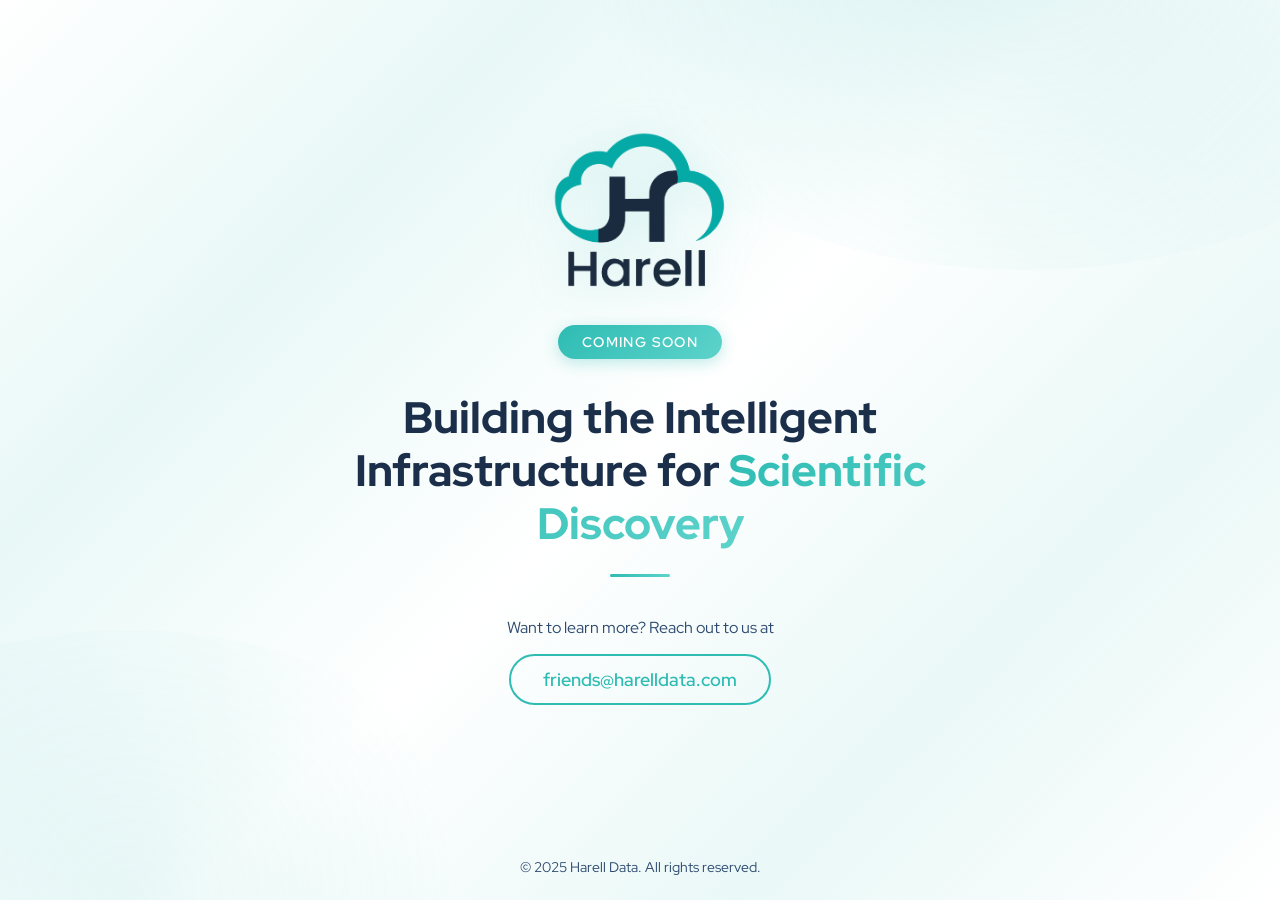
==== index.html @ ac394a5e "Initial landing page for Harell Data - Coming soon page with logo, headline, and contact info - Ligh" ====
<!DOCTYPE html>
<html lang="en">
<head>
    <meta charset="UTF-8">
    <meta name="viewport" content="width=device-width, initial-scale=1.0">
    <meta name="description" content="Harell Data - Building the intelligent infrastructure for the next era of scientific discovery.">
    <title>Harell Data | Coming Soon</title>
    <link rel="stylesheet" href="styles.css">
    <link rel="preconnect" href="https://fonts.googleapis.com">
    <link rel="preconnect" href="https://fonts.gstatic.com" crossorigin>
    <link href="https://fonts.googleapis.com/css2?family=Red+Hat+Display:wght@400;500;600;700;800&display=swap" rel="stylesheet">
    <link rel="icon" type="image/png" href="logo.png">
</head>
<body>
    <div class="background-gradient"></div>

    <main class="container">
        <div class="content">
            <img src="logo.png" alt="Harell Data Logo" class="logo">

            <span class="coming-soon-badge">Coming Soon</span>

            <h1 class="headline">
                Building the Intelligent Infrastructure for
                <span class="highlight">Scientific Discovery</span>
            </h1>

            <div class="divider"></div>

            <div class="contact">
                <p>Want to learn more? Reach out to us at</p>
                <a href="mailto:friends@harelldata.com" class="email">friends@harelldata.com</a>
            </div>
        </div>
    </main>

    <footer>
        <p>&copy; 2025 Harell Data. All rights reserved.</p>
    </footer>
</body>
</html>
---- styles.css ----
* {
    margin: 0;
    padding: 0;
    box-sizing: border-box;
}

:root {
    --teal: #2EBCB3;
    --teal-light: #5DD3CB;
    --teal-lighter: #E8F8F7;
    --navy: #1B2E4A;
    --navy-light: #2D4A6F;
    --white: #FFFFFF;
    --gray-light: #F8FAFB;
}

html, body {
    height: 100%;
}

body {
    font-family: 'Red Hat Display', -apple-system, BlinkMacSystemFont, 'Segoe UI', Roboto, sans-serif;
    color: var(--navy);
    min-height: 100vh;
    display: flex;
    flex-direction: column;
    position: relative;
    overflow-x: hidden;
}

.background-gradient {
    position: fixed;
    top: 0;
    left: 0;
    right: 0;
    bottom: 0;
    background: linear-gradient(135deg,
        var(--white) 0%,
        var(--teal-lighter) 25%,
        var(--white) 50%,
        rgba(46, 188, 179, 0.1) 75%,
        var(--white) 100%
    );
    z-index: -2;
}

.background-gradient::before {
    content: '';
    position: absolute;
    top: -50%;
    right: -20%;
    width: 80%;
    height: 80%;
    background: radial-gradient(circle, rgba(46, 188, 179, 0.15) 0%, transparent 70%);
    border-radius: 50%;
}

.background-gradient::after {
    content: '';
    position: absolute;
    bottom: -30%;
    left: -20%;
    width: 60%;
    height: 60%;
    background: radial-gradient(circle, rgba(46, 188, 179, 0.1) 0%, transparent 70%);
    border-radius: 50%;
}

.container {
    flex: 1;
    display: flex;
    align-items: center;
    justify-content: center;
    padding: 2rem;
}

.content {
    text-align: center;
    max-width: 700px;
    animation: fadeInUp 0.8s ease-out;
}

@keyframes fadeInUp {
    from {
        opacity: 0;
        transform: translateY(30px);
    }
    to {
        opacity: 1;
        transform: translateY(0);
    }
}

.logo {
    display: block;
    width: 180px;
    height: auto;
    margin: 0 auto 2rem auto;
    filter: drop-shadow(0 4px 20px rgba(46, 188, 179, 0.2));
}

.coming-soon-badge {
    display: inline-block;
    background: linear-gradient(135deg, var(--teal) 0%, var(--teal-light) 100%);
    color: var(--white);
    padding: 0.5rem 1.5rem;
    border-radius: 50px;
    font-size: 0.875rem;
    font-weight: 600;
    letter-spacing: 0.1em;
    text-transform: uppercase;
    margin-bottom: 2rem;
    box-shadow: 0 4px 15px rgba(46, 188, 179, 0.3);
}

.headline {
    font-size: clamp(1.75rem, 5vw, 2.75rem);
    font-weight: 800;
    line-height: 1.2;
    margin-bottom: 1.5rem;
    color: var(--navy);
}

.highlight {
    background: linear-gradient(135deg, var(--teal) 0%, var(--teal-light) 100%);
    -webkit-background-clip: text;
    -webkit-text-fill-color: transparent;
    background-clip: text;
}

.tagline {
    font-size: clamp(1rem, 2.5vw, 1.25rem);
    color: var(--navy-light);
    line-height: 1.6;
    margin-bottom: 2.5rem;
    font-weight: 400;
}

.divider {
    width: 60px;
    height: 3px;
    background: linear-gradient(90deg, var(--teal), var(--teal-light));
    margin: 0 auto 2.5rem;
    border-radius: 2px;
}

.contact p {
    font-size: 1rem;
    color: var(--navy-light);
    margin-bottom: 0.5rem;
}

.email {
    display: inline-block;
    font-size: 1.125rem;
    font-weight: 600;
    color: var(--teal);
    text-decoration: none;
    padding: 0.75rem 2rem;
    border: 2px solid var(--teal);
    border-radius: 50px;
    transition: all 0.3s ease;
    margin-top: 0.5rem;
}

.email:hover {
    background: var(--teal);
    color: var(--white);
    transform: translateY(-2px);
    box-shadow: 0 4px 15px rgba(46, 188, 179, 0.4);
}

footer {
    text-align: center;
    padding: 1.5rem;
    color: var(--navy-light);
    font-size: 0.875rem;
}

@media (max-width: 600px) {
    .container {
        padding: 1.5rem;
    }

    .logo {
        width: 140px;
        margin: 0 auto 1.5rem auto;
    }

    .coming-soon-badge {
        padding: 0.4rem 1.2rem;
        font-size: 0.75rem;
        margin-bottom: 1.5rem;
    }

    .headline {
        margin-bottom: 1rem;
    }

    .tagline {
        margin-bottom: 2rem;
    }

    .divider {
        margin-bottom: 2rem;
    }

    .email {
        font-size: 1rem;
        padding: 0.6rem 1.5rem;
    }
}
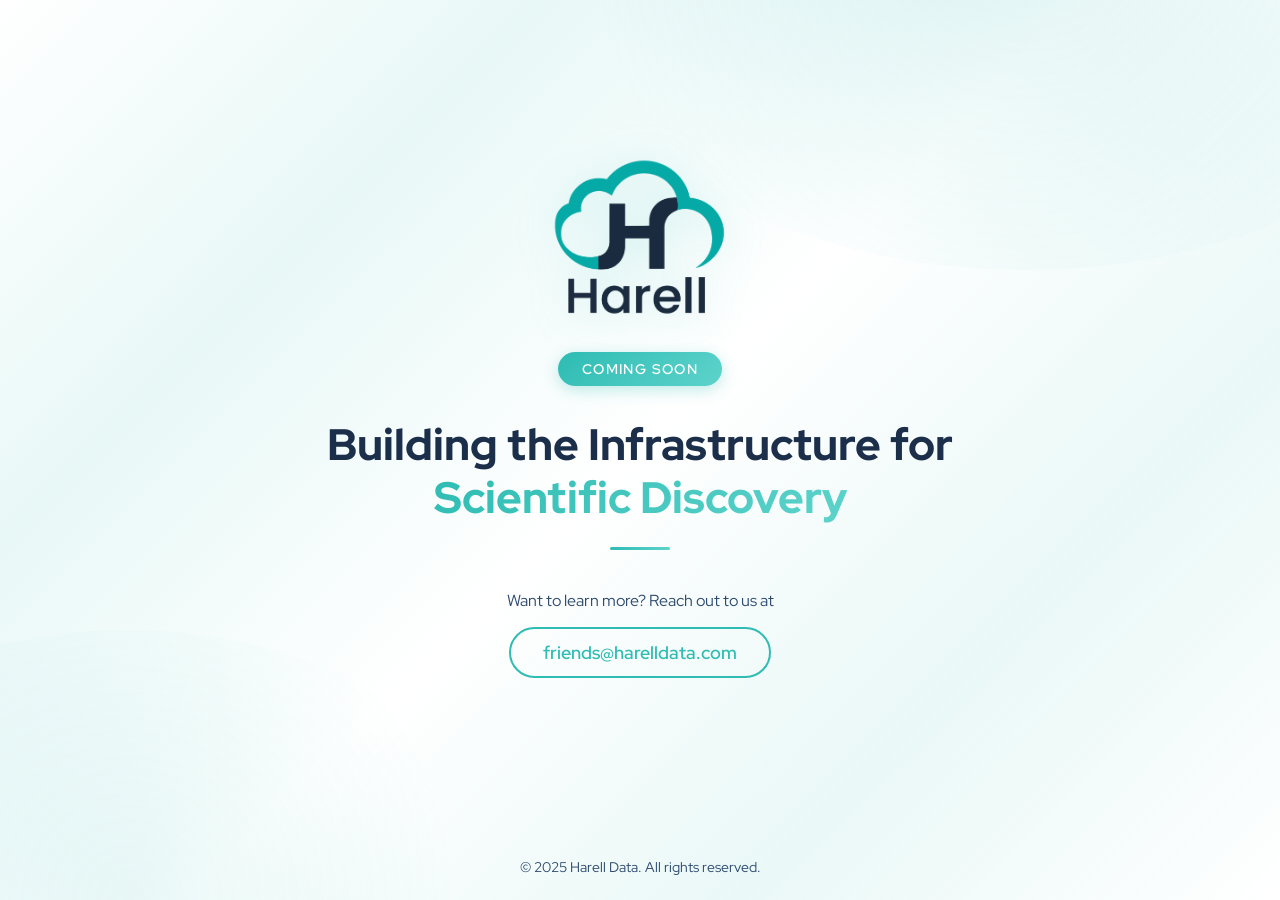
==== commit dfb67350: "update the headline" ====
--- a/index.html
+++ b/index.html
@@ -21,7 +21,7 @@
             <span class="coming-soon-badge">Coming Soon</span>
 
             <h1 class="headline">
-                Building the Intelligent Infrastructure for
+                Building the Infrastructure for
                 <span class="highlight">Scientific Discovery</span>
             </h1>
 
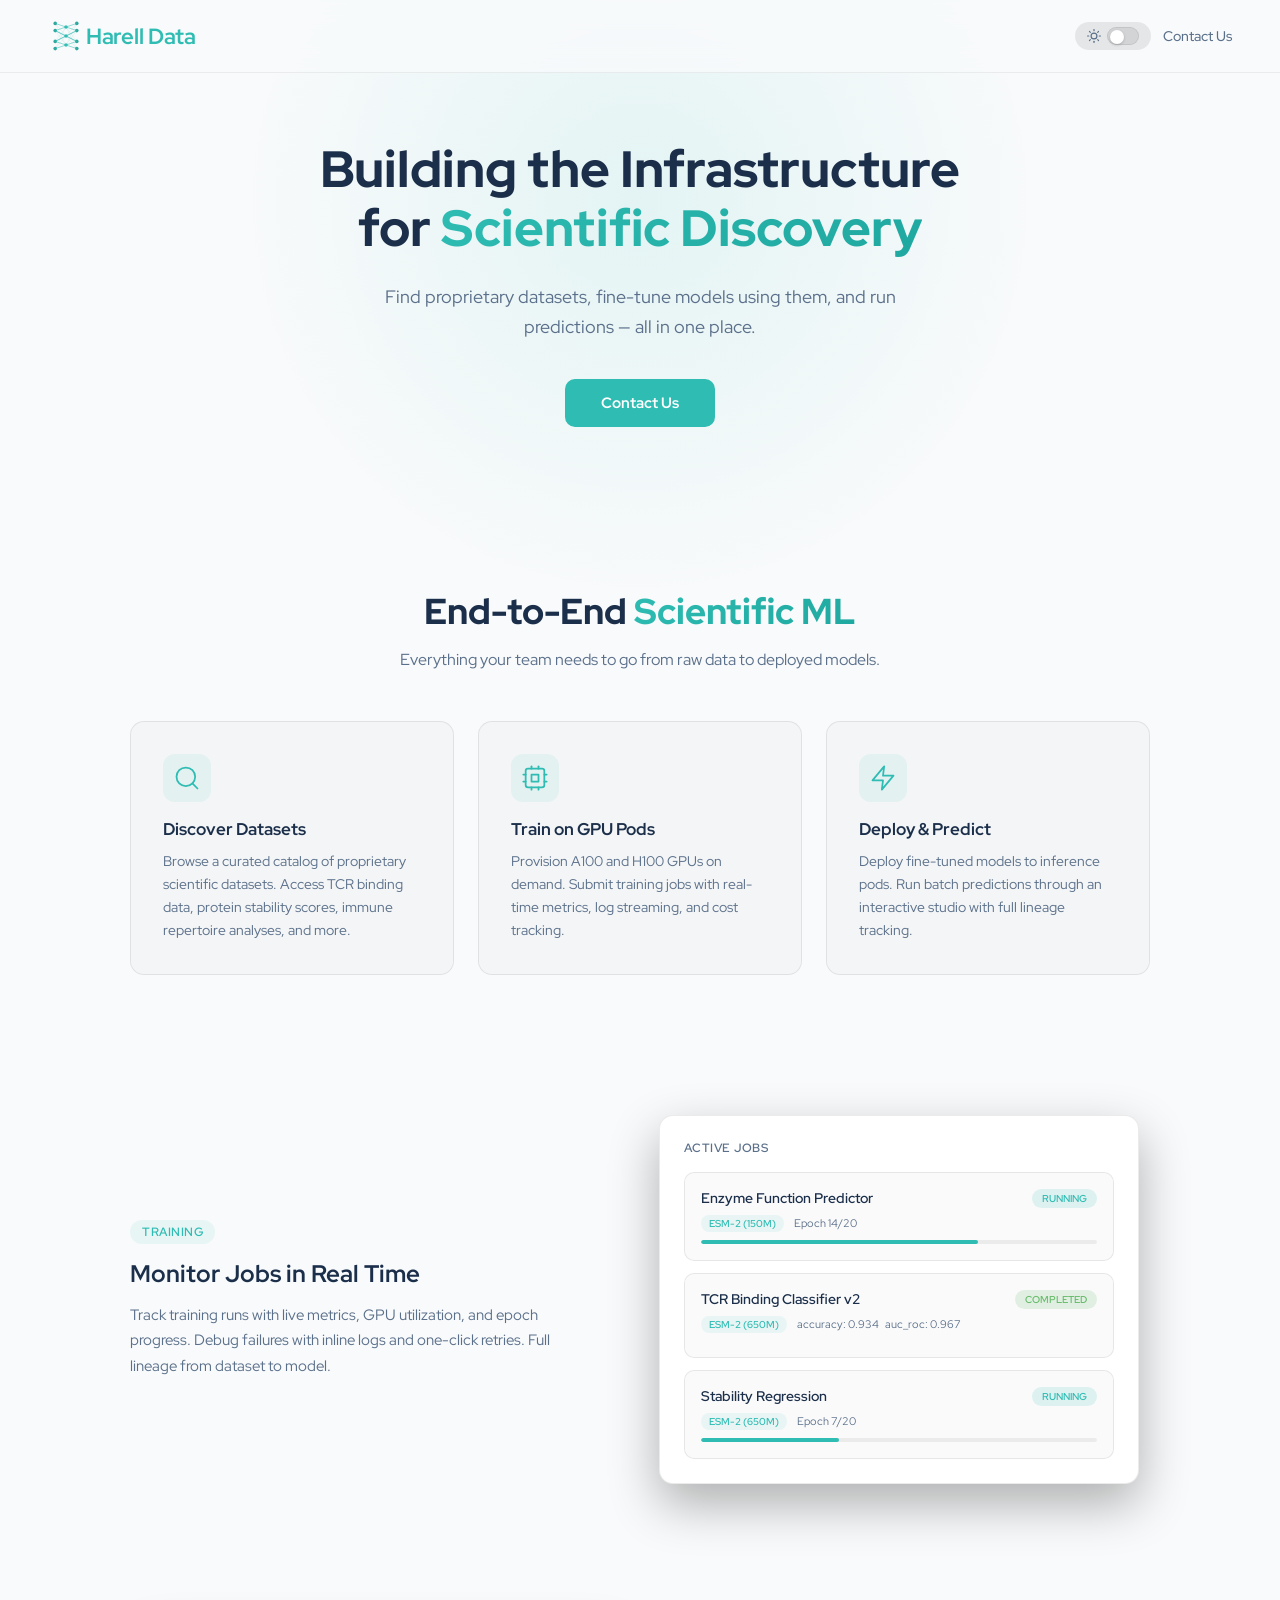
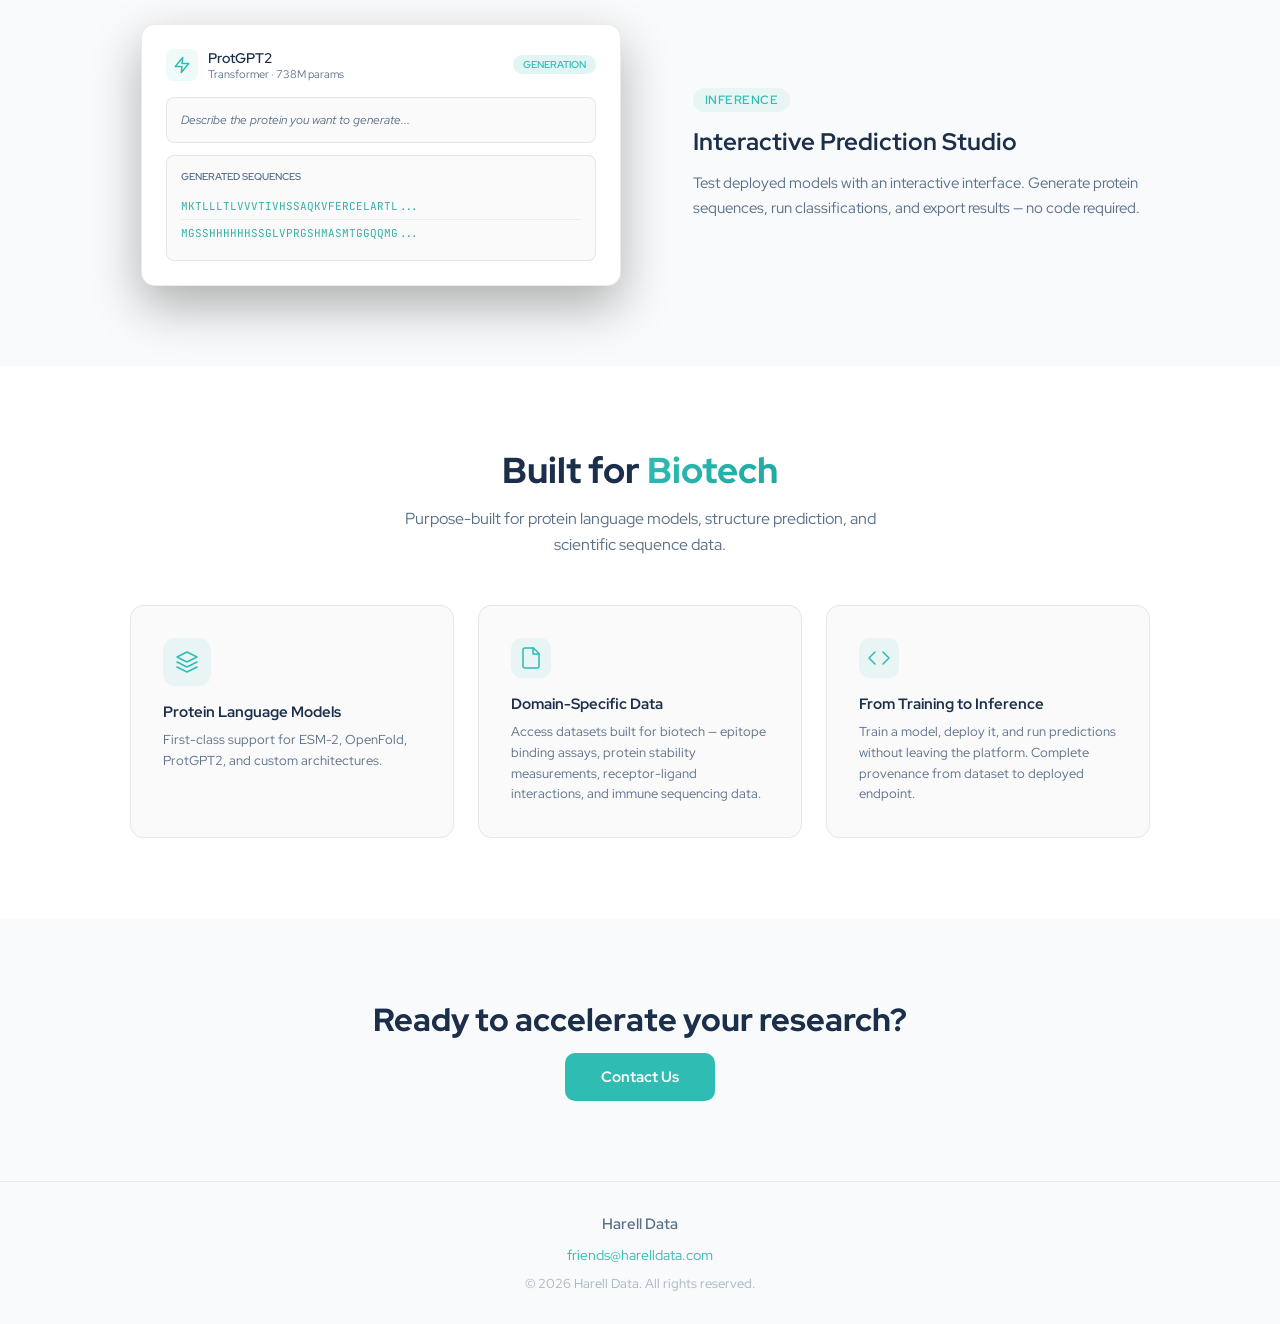
==== commit 1744be75: "Replace Coming Soon page with full landing page from mockups Converts the React LandingPage mockup t" ====
--- a/index.html
+++ b/index.html
@@ -1,41 +1,244 @@
 <!DOCTYPE html>
-<html lang="en">
+<html lang="en" data-theme="light">
 <head>
     <meta charset="UTF-8">
     <meta name="viewport" content="width=device-width, initial-scale=1.0">
-    <meta name="description" content="Harell Data - Building the intelligent infrastructure for the next era of scientific discovery.">
-    <title>Harell Data | Coming Soon</title>
+    <meta name="description" content="Harell Data - Find proprietary datasets, fine-tune models, and run predictions — all in one place.">
+    <title>Harell Data | Scientific ML Infrastructure</title>
     <link rel="stylesheet" href="styles.css">
     <link rel="preconnect" href="https://fonts.googleapis.com">
     <link rel="preconnect" href="https://fonts.gstatic.com" crossorigin>
-    <link href="https://fonts.googleapis.com/css2?family=Red+Hat+Display:wght@400;500;600;700;800&display=swap" rel="stylesheet">
-    <link rel="icon" type="image/png" href="logo.png">
+    <link href="https://fonts.googleapis.com/css2?family=Red+Hat+Display:wght@400;500;600;700;800&family=JetBrains+Mono:wght@400;500&display=swap" rel="stylesheet">
+    <link rel="icon" type="image/svg+xml" href="logo.svg">
 </head>
 <body>
-    <div class="background-gradient"></div>
-
-    <main class="container">
-        <div class="content">
-            <img src="logo.png" alt="Harell Data Logo" class="logo">
-
-            <span class="coming-soon-badge">Coming Soon</span>
-
-            <h1 class="headline">
-                Building the Infrastructure for
-                <span class="highlight">Scientific Discovery</span>
-            </h1>
-
-            <div class="divider"></div>
-
-            <div class="contact">
-                <p>Want to learn more? Reach out to us at</p>
-                <a href="mailto:friends@harelldata.com" class="email">friends@harelldata.com</a>
-            </div>
-        </div>
-    </main>
-
-    <footer>
-        <p>&copy; 2025 Harell Data. All rights reserved.</p>
+    <!-- Nav -->
+    <nav class="nav">
+        <a href="/" class="brand">
+            <img src="logo.svg" alt="Harell Data" class="brand-icon">
+            <span class="brand-name">Harell Data</span>
+        </a>
+        <div class="nav-actions">
+            <button class="theme-toggle" id="themeToggle" aria-label="Toggle theme">
+                <svg class="icon-moon" width="14" height="14" viewBox="0 0 24 24" fill="none" stroke="currentColor" stroke-width="2" stroke-linecap="round" stroke-linejoin="round"><path d="M21 12.79A9 9 0 1 1 11.21 3 7 7 0 0 0 21 12.79z"/></svg>
+                <svg class="icon-sun" width="14" height="14" viewBox="0 0 24 24" fill="none" stroke="currentColor" stroke-width="2" stroke-linecap="round" stroke-linejoin="round"><circle cx="12" cy="12" r="5"/><line x1="12" y1="1" x2="12" y2="3"/><line x1="12" y1="21" x2="12" y2="23"/><line x1="4.22" y1="4.22" x2="5.64" y2="5.64"/><line x1="18.36" y1="18.36" x2="19.78" y2="19.78"/><line x1="1" y1="12" x2="3" y2="12"/><line x1="21" y1="12" x2="23" y2="12"/><line x1="4.22" y1="19.78" x2="5.64" y2="18.36"/><line x1="18.36" y1="5.64" x2="19.78" y2="4.22"/></svg>
+                <div class="toggle-track">
+                    <div class="toggle-thumb"></div>
+                </div>
+            </button>
+            <a href="mailto:friends@harelldata.com" class="nav-link">Contact Us</a>
+        </div>
+    </nav>
+
+    <!-- Hero -->
+    <section class="hero">
+        <div class="hero-glow"></div>
+        <div class="hero-inner">
+            <div class="sf">
+                <h1 class="hero-title">
+                    Building the Infrastructure for
+                    <span class="gradient-text">Scientific Discovery</span>
+                </h1>
+                <p class="hero-subtitle">
+                    Find proprietary datasets, fine-tune models using them, and run predictions — all in one place.
+                </p>
+                <div class="hero-actions">
+                    <a href="mailto:friends@harelldata.com" class="btn-primary btn-lg">Contact Us</a>
+                </div>
+            </div>
+        </div>
+    </section>
+
+    <!-- Features -->
+    <section class="section">
+        <div class="container">
+            <div class="sf section-header">
+                <h2 class="section-title">End-to-End <span class="gradient-text">Scientific ML</span></h2>
+                <p class="section-subtitle">Everything your team needs to go from raw data to deployed models.</p>
+            </div>
+            <div class="features-grid">
+                <div class="sf card" style="--delay: 0s">
+                    <div class="card-icon">
+                        <svg width="28" height="28" viewBox="0 0 24 24" fill="none" stroke="currentColor" stroke-width="1.5" stroke-linecap="round" stroke-linejoin="round"><circle cx="11" cy="11" r="8"/><line x1="21" y1="21" x2="16.65" y2="16.65"/></svg>
+                    </div>
+                    <h3 class="card-title">Discover Datasets</h3>
+                    <p class="card-desc">Browse a curated catalog of proprietary scientific datasets. Access TCR binding data, protein stability scores, immune repertoire analyses, and more.</p>
+                </div>
+                <div class="sf card" style="--delay: 0.1s">
+                    <div class="card-icon">
+                        <svg width="28" height="28" viewBox="0 0 24 24" fill="none" stroke="currentColor" stroke-width="1.5" stroke-linecap="round" stroke-linejoin="round"><rect x="4" y="4" width="16" height="16" rx="2"/><rect x="9" y="9" width="6" height="6"/><path d="M15 2v2"/><path d="M15 20v2"/><path d="M2 15h2"/><path d="M2 9h2"/><path d="M20 15h2"/><path d="M20 9h2"/><path d="M9 2v2"/><path d="M9 20v2"/></svg>
+                    </div>
+                    <h3 class="card-title">Train on GPU Pods</h3>
+                    <p class="card-desc">Provision A100 and H100 GPUs on demand. Submit training jobs with real-time metrics, log streaming, and cost tracking.</p>
+                </div>
+                <div class="sf card" style="--delay: 0.2s">
+                    <div class="card-icon">
+                        <svg width="28" height="28" viewBox="0 0 24 24" fill="none" stroke="currentColor" stroke-width="1.5" stroke-linecap="round" stroke-linejoin="round"><polygon points="13 2 3 14 12 14 11 22 21 10 12 10 13 2"/></svg>
+                    </div>
+                    <h3 class="card-title">Deploy &amp; Predict</h3>
+                    <p class="card-desc">Deploy fine-tuned models to inference pods. Run batch predictions through an interactive studio with full lineage tracking.</p>
+                </div>
+            </div>
+        </div>
+    </section>
+
+    <!-- Training Section -->
+    <section class="section">
+        <div class="container">
+            <div class="sf two-col">
+                <div class="col-text">
+                    <span class="pill">Training</span>
+                    <h3 class="col-title">Monitor Jobs in Real Time</h3>
+                    <p class="col-desc">Track training runs with live metrics, GPU utilization, and epoch progress. Debug failures with inline logs and one-click retries. Full lineage from dataset to model.</p>
+                </div>
+                <div class="col-visual">
+                    <div class="visual-card">
+                        <div class="visual-label">Active Jobs</div>
+                        <div class="job-card" style="animation-delay: 0.2s">
+                            <div class="job-header">
+                                <span class="job-name">Enzyme Function Predictor</span>
+                                <span class="status-badge status-running">RUNNING</span>
+                            </div>
+                            <div class="job-meta">
+                                <span class="model-tag">ESM-2 (150M)</span>
+                                Epoch 14/20
+                            </div>
+                            <div class="progress-bar"><div class="progress-fill" style="width: 70%"></div></div>
+                        </div>
+                        <div class="job-card" style="animation-delay: 0.4s">
+                            <div class="job-header">
+                                <span class="job-name">TCR Binding Classifier v2</span>
+                                <span class="status-badge status-completed">COMPLETED</span>
+                            </div>
+                            <div class="job-meta">
+                                <span class="model-tag">ESM-2 (650M)</span>
+                                accuracy: 0.934 &nbsp; auc_roc: 0.967
+                            </div>
+                        </div>
+                        <div class="job-card" style="animation-delay: 0.6s">
+                            <div class="job-header">
+                                <span class="job-name">Stability Regression</span>
+                                <span class="status-badge status-running">RUNNING</span>
+                            </div>
+                            <div class="job-meta">
+                                <span class="model-tag">ESM-2 (650M)</span>
+                                Epoch 7/20
+                            </div>
+                            <div class="progress-bar"><div class="progress-fill" style="width: 35%"></div></div>
+                        </div>
+                    </div>
+                </div>
+            </div>
+        </div>
+    </section>
+
+    <!-- Inference Section -->
+    <section class="section">
+        <div class="container">
+            <div class="sf two-col two-col-reverse">
+                <div class="col-visual">
+                    <div class="visual-card">
+                        <div class="inference-header">
+                            <div class="inference-icon">
+                                <svg width="18" height="18" viewBox="0 0 24 24" fill="none" stroke="currentColor" stroke-width="2" stroke-linecap="round" stroke-linejoin="round"><polygon points="13 2 3 14 12 14 11 22 21 10 12 10 13 2"/></svg>
+                            </div>
+                            <div>
+                                <div class="inference-model">ProtGPT2</div>
+                                <div class="inference-meta">Transformer &middot; 738M params</div>
+                            </div>
+                            <span class="status-badge status-running" style="margin-left: auto">GENERATION</span>
+                        </div>
+                        <div class="inference-input">Describe the protein you want to generate...</div>
+                        <div class="inference-output">
+                            <div class="inference-output-label">Generated Sequences</div>
+                            <div class="sequence-line sequence-border">MKTLLLTLVVVTIVHSSAQKVFERCELARTL...</div>
+                            <div class="sequence-line">MGSSHHHHHHSSGLVPRGSHMASMTGGQQMG...</div>
+                        </div>
+                    </div>
+                </div>
+                <div class="col-text">
+                    <span class="pill">Inference</span>
+                    <h3 class="col-title">Interactive Prediction Studio</h3>
+                    <p class="col-desc">Test deployed models with an interactive interface. Generate protein sequences, run classifications, and export results — no code required.</p>
+                </div>
+            </div>
+        </div>
+    </section>
+
+    <!-- Built for Biotech -->
+    <section class="section section-alt">
+        <div class="container">
+            <div class="sf section-header">
+                <h2 class="section-title">Built for <span class="gradient-text">Biotech</span></h2>
+                <p class="section-subtitle">Purpose-built for protein language models, structure prediction, and scientific sequence data.</p>
+            </div>
+            <div class="sf features-grid">
+                <div class="card">
+                    <div class="card-icon">
+                        <svg width="24" height="24" viewBox="0 0 24 24" fill="none" stroke="currentColor" stroke-width="1.5" stroke-linecap="round" stroke-linejoin="round"><path d="M12 2L2 7l10 5 10-5-10-5z"/><path d="M2 17l10 5 10-5"/><path d="M2 12l10 5 10-5"/></svg>
+                    </div>
+                    <h3 class="card-title-sm">Protein Language Models</h3>
+                    <p class="card-desc-sm">First-class support for ESM-2, OpenFold, ProtGPT2, and custom architectures.</p>
+                </div>
+                <div class="card">
+                    <div class="card-icon card-icon-sm">
+                        <svg width="24" height="24" viewBox="0 0 24 24" fill="none" stroke="currentColor" stroke-width="1.5" stroke-linecap="round" stroke-linejoin="round"><path d="M14.5 2H6a2 2 0 0 0-2 2v16a2 2 0 0 0 2 2h12a2 2 0 0 0 2-2V7.5L14.5 2z"/><polyline points="14 2 14 8 20 8"/></svg>
+                    </div>
+                    <h3 class="card-title-sm">Domain-Specific Data</h3>
+                    <p class="card-desc-sm">Access datasets built for biotech — epitope binding assays, protein stability measurements, receptor-ligand interactions, and immune sequencing data.</p>
+                </div>
+                <div class="card">
+                    <div class="card-icon card-icon-sm">
+                        <svg width="24" height="24" viewBox="0 0 24 24" fill="none" stroke="currentColor" stroke-width="1.5" stroke-linecap="round" stroke-linejoin="round"><polyline points="16 18 22 12 16 6"/><polyline points="8 6 2 12 8 18"/></svg>
+                    </div>
+                    <h3 class="card-title-sm">From Training to Inference</h3>
+                    <p class="card-desc-sm">Train a model, deploy it, and run predictions without leaving the platform. Complete provenance from dataset to deployed endpoint.</p>
+                </div>
+            </div>
+        </div>
+    </section>
+
+    <!-- CTA -->
+    <section class="section cta-section">
+        <div class="container">
+            <div class="sf cta-inner">
+                <h2 class="cta-title">Ready to accelerate your research?</h2>
+                <a href="mailto:friends@harelldata.com" class="btn-primary btn-lg">Contact Us</a>
+            </div>
+        </div>
+    </section>
+
+    <!-- Footer -->
+    <footer class="footer">
+        <span class="footer-brand">Harell Data</span>
+        <a href="mailto:friends@harelldata.com" class="footer-email">friends@harelldata.com</a>
+        <p class="footer-copy">&copy; 2026 Harell Data. All rights reserved.</p>
     </footer>
+
+    <script>
+        // Theme toggle
+        const toggle = document.getElementById('themeToggle');
+        const html = document.documentElement;
+        const stored = localStorage.getItem('theme');
+        if (stored) html.setAttribute('data-theme', stored);
+
+        toggle.addEventListener('click', () => {
+            const next = html.getAttribute('data-theme') === 'dark' ? 'light' : 'dark';
+            html.setAttribute('data-theme', next);
+            localStorage.setItem('theme', next);
+        });
+
+        // Scroll-fade observer
+        const observer = new IntersectionObserver((entries) => {
+            entries.forEach(entry => {
+                if (entry.isIntersecting) {
+                    entry.target.classList.add('sf-visible');
+                    observer.unobserve(entry.target);
+                }
+            });
+        }, { threshold: 0.1, rootMargin: '0px 0px -40px 0px' });
+
+        document.querySelectorAll('.sf').forEach(el => observer.observe(el));
+    </script>
 </body>
 </html>
--- a/styles.css
+++ b/styles.css
@@ -4,15 +4,56 @@
     box-sizing: border-box;
 }
 
-:root {
+/* ── Theme tokens ── */
+
+:root,
+[data-theme="light"] {
+    --bg: #F8FAFB;
+    --bg-light: #FFFFFF;
+    --teal: #2EBCB3;
+    --teal-light: #1FA89F;
+    --teal-bg: rgba(46, 188, 179, 0.08);
+    --teal-glow: rgba(46, 188, 179, 0.1);
+    --text: #1B2E4A;
+    --muted: #5A6F8A;
+    --card-bg: rgba(0, 0, 0, 0.02);
+    --card-border: 1px solid rgba(0, 0, 0, 0.08);
+    --nav-bg: rgba(248, 250, 251, 0.9);
+    --nav-border: 1px solid rgba(0, 0, 0, 0.06);
+    --toggle-bg: rgba(0, 0, 0, 0.08);
+    --btn-text: #FFFFFF;
+    --footer-muted: rgba(90, 111, 138, 0.5);
+    --section-border: 1px solid rgba(0, 0, 0, 0.06);
+    --progress-bg: rgba(0, 0, 0, 0.06);
+    --section-alt-bg: #FFFFFF;
+    --toggle-track-bg: var(--toggle-bg);
+    --toggle-thumb-left: 2px;
+}
+
+[data-theme="dark"] {
+    --bg: #0B1929;
+    --bg-light: #122035;
     --teal: #2EBCB3;
     --teal-light: #5DD3CB;
-    --teal-lighter: #E8F8F7;
-    --navy: #1B2E4A;
-    --navy-light: #2D4A6F;
-    --white: #FFFFFF;
-    --gray-light: #F8FAFB;
-}
+    --teal-bg: rgba(46, 188, 179, 0.08);
+    --teal-glow: rgba(46, 188, 179, 0.15);
+    --text: #FFFFFF;
+    --muted: #8A9BB5;
+    --card-bg: rgba(255, 255, 255, 0.04);
+    --card-border: 1px solid rgba(255, 255, 255, 0.08);
+    --nav-bg: rgba(11, 25, 41, 0.85);
+    --nav-border: 1px solid rgba(255, 255, 255, 0.06);
+    --toggle-bg: rgba(255, 255, 255, 0.06);
+    --btn-text: #0B1929;
+    --footer-muted: rgba(138, 155, 181, 0.5);
+    --section-border: 1px solid rgba(255, 255, 255, 0.06);
+    --progress-bg: rgba(255, 255, 255, 0.06);
+    --section-alt-bg: #122035;
+    --toggle-track-bg: var(--teal);
+    --toggle-thumb-left: 16px;
+}
+
+/* ── Base ── */
 
 html, body {
     height: 100%;
@@ -20,193 +61,674 @@
 
 body {
     font-family: 'Red Hat Display', -apple-system, BlinkMacSystemFont, 'Segoe UI', Roboto, sans-serif;
-    color: var(--navy);
+    color: var(--text);
+    background-color: var(--bg);
     min-height: 100vh;
-    display: flex;
-    flex-direction: column;
-    position: relative;
     overflow-x: hidden;
-}
-
-.background-gradient {
+    -webkit-font-smoothing: antialiased;
+}
+
+a {
+    text-decoration: none;
+    color: inherit;
+}
+
+/* ── Scroll-fade animation ── */
+
+.sf {
+    opacity: 0;
+    transform: translateY(30px);
+    transition: opacity 0.6s ease var(--delay, 0s), transform 0.6s ease var(--delay, 0s);
+}
+
+.sf-visible {
+    opacity: 1;
+    transform: translateY(0);
+}
+
+/* ── Gradient text ── */
+
+.gradient-text {
+    background-image: linear-gradient(135deg, var(--teal) 0%, var(--teal-light) 100%);
+    -webkit-background-clip: text;
+    -webkit-text-fill-color: transparent;
+    background-clip: text;
+    color: transparent;
+}
+
+/* ── Nav ── */
+
+.nav {
     position: fixed;
     top: 0;
     left: 0;
     right: 0;
-    bottom: 0;
-    background: linear-gradient(135deg,
-        var(--white) 0%,
-        var(--teal-lighter) 25%,
-        var(--white) 50%,
-        rgba(46, 188, 179, 0.1) 75%,
-        var(--white) 100%
-    );
-    z-index: -2;
-}
-
-.background-gradient::before {
-    content: '';
+    z-index: 100;
+    padding: 18px 48px;
+    display: flex;
+    align-items: center;
+    justify-content: space-between;
+    background-color: var(--nav-bg);
+    backdrop-filter: blur(12px);
+    -webkit-backdrop-filter: blur(12px);
+    border-bottom: var(--nav-border);
+}
+
+.brand {
+    display: flex;
+    align-items: center;
+    gap: 2px;
+}
+
+.brand-icon {
+    width: 36px;
+    height: 36px;
+}
+
+.brand-name {
+    font-size: 22px;
+    font-weight: 700;
+    color: var(--teal);
+    letter-spacing: -0.3px;
+}
+
+.nav-actions {
+    display: flex;
+    align-items: center;
+    gap: 12px;
+}
+
+.nav-link {
+    color: var(--muted);
+    cursor: pointer;
+    font-size: 14px;
+    font-weight: 500;
+    transition: color 0.2s ease;
+}
+
+.nav-link:hover {
+    color: var(--teal);
+}
+
+/* ── Theme toggle ── */
+
+.theme-toggle {
+    display: inline-flex;
+    align-items: center;
+    gap: 6px;
+    cursor: pointer;
+    padding: 5px 12px;
+    border-radius: 20px;
+    background-color: var(--toggle-bg);
+    border: none;
+    color: var(--muted);
+    user-select: none;
+    font-size: 13px;
+}
+
+.theme-toggle .icon-sun,
+.theme-toggle .icon-moon {
+    display: none;
+}
+
+[data-theme="dark"] .theme-toggle .icon-moon { display: block; }
+[data-theme="dark"] .theme-toggle .icon-sun { display: none; }
+[data-theme="light"] .theme-toggle .icon-moon { display: none; }
+[data-theme="light"] .theme-toggle .icon-sun { display: block; }
+
+.toggle-track {
+    width: 32px;
+    height: 18px;
+    border-radius: 9px;
+    background-color: var(--toggle-track-bg);
+    position: relative;
+    transition: background-color 0.2s ease;
+    border: var(--card-border);
+}
+
+.toggle-thumb {
+    width: 14px;
+    height: 14px;
+    border-radius: 50%;
+    background-color: #FFFFFF;
     position: absolute;
-    top: -50%;
-    right: -20%;
-    width: 80%;
-    height: 80%;
-    background: radial-gradient(circle, rgba(46, 188, 179, 0.15) 0%, transparent 70%);
+    top: 2px;
+    left: var(--toggle-thumb-left);
+    transition: left 0.2s ease;
+    box-shadow: 0 1px 3px rgba(0, 0, 0, 0.2);
+}
+
+/* ── Buttons ── */
+
+.btn-primary {
+    display: inline-block;
+    background-color: var(--teal);
+    color: var(--btn-text);
+    cursor: pointer;
+    border-radius: 8px;
+    font-weight: 600;
+    transition: opacity 0.2s ease, transform 0.2s ease;
+}
+
+.btn-primary:hover {
+    opacity: 0.9;
+    transform: translateY(-1px);
+}
+
+.btn-sm {
+    padding: 8px 20px;
+    font-size: 14px;
+}
+
+.btn-lg {
+    padding: 14px 36px;
+    border-radius: 10px;
+    font-size: 15px;
+    font-weight: 700;
+}
+
+.btn-outline {
+    display: inline-block;
+    background-color: transparent;
+    color: var(--teal);
+    cursor: pointer;
+    padding: 14px 36px;
+    border-radius: 10px;
+    font-size: 15px;
+    font-weight: 600;
+    border: 1.5px solid var(--teal);
+    transition: background-color 0.2s ease, transform 0.2s ease;
+}
+
+.btn-outline:hover {
+    background-color: var(--teal-bg);
+    transform: translateY(-1px);
+}
+
+/* ── Hero ── */
+
+.hero {
+    position: relative;
+    padding-top: 140px;
+    padding-bottom: 100px;
+    text-align: center;
+}
+
+.hero-glow {
+    position: absolute;
+    top: -200px;
+    left: 50%;
+    transform: translateX(-50%);
+    width: 800px;
+    height: 800px;
+    background: radial-gradient(circle, var(--teal-glow) 0%, transparent 70%);
     border-radius: 50%;
-}
-
-.background-gradient::after {
-    content: '';
-    position: absolute;
-    bottom: -30%;
-    left: -20%;
-    width: 60%;
-    height: 60%;
-    background: radial-gradient(circle, rgba(46, 188, 179, 0.1) 0%, transparent 70%);
-    border-radius: 50%;
+    pointer-events: none;
+}
+
+.hero-inner {
+    max-width: 760px;
+    margin: 0 auto;
+    padding: 0 40px;
+    position: relative;
+}
+
+.hero-title {
+    font-size: clamp(2.2rem, 5vw, 3.2rem);
+    font-weight: 800;
+    line-height: 1.15;
+    margin-bottom: 24px;
+}
+
+.hero-subtitle {
+    font-size: 18px;
+    line-height: 1.7;
+    color: var(--muted);
+    margin-bottom: 36px;
+    max-width: 580px;
+    margin-left: auto;
+    margin-right: auto;
+}
+
+.hero-actions {
+    display: flex;
+    gap: 12px;
+    justify-content: center;
+    flex-wrap: wrap;
+}
+
+/* ── Sections ── */
+
+.section {
+    padding: 60px 0 80px;
+}
+
+.section-alt {
+    background-color: var(--section-alt-bg);
+    padding: 80px 0;
 }
 
 .container {
-    flex: 1;
+    max-width: 1100px;
+    margin: 0 auto;
+    padding: 0 40px;
+}
+
+.section-header {
+    text-align: center;
+    margin-bottom: 48px;
+}
+
+.section-title {
+    font-size: clamp(1.5rem, 3vw, 2.25rem);
+    font-weight: 800;
+    margin-bottom: 12px;
+}
+
+.section-subtitle {
+    font-size: 16px;
+    color: var(--muted);
+    max-width: 520px;
+    margin: 0 auto;
+    line-height: 1.6;
+}
+
+/* ── Feature cards ── */
+
+.features-grid {
+    display: grid;
+    grid-template-columns: repeat(3, 1fr);
+    gap: 24px;
+}
+
+.card {
+    background-color: var(--card-bg);
+    border: var(--card-border);
+    border-radius: 14px;
+    padding: 32px;
+    height: 100%;
+}
+
+.card-icon {
+    width: 48px;
+    height: 48px;
+    border-radius: 12px;
+    background-color: var(--teal-bg);
+    color: var(--teal);
     display: flex;
     align-items: center;
     justify-content: center;
-    padding: 2rem;
-}
-
-.content {
+    margin-bottom: 16px;
+}
+
+.card-icon-sm {
+    width: 40px;
+    height: 40px;
+    border-radius: 10px;
+}
+
+.card-title {
+    font-size: 17px;
+    font-weight: 700;
+    margin-bottom: 10px;
+}
+
+.card-desc {
+    font-size: 14px;
+    color: var(--muted);
+    line-height: 1.65;
+}
+
+.card-title-sm {
+    font-size: 15px;
+    font-weight: 700;
+    margin-bottom: 8px;
+}
+
+.card-desc-sm {
+    font-size: 13px;
+    color: var(--muted);
+    line-height: 1.6;
+}
+
+/* ── Two-column layouts ── */
+
+.two-col {
+    display: grid;
+    grid-template-columns: 1fr 1.1fr;
+    gap: 60px;
+    align-items: center;
+}
+
+.two-col-reverse {
+    grid-template-columns: 1.1fr 1fr;
+}
+
+.pill {
+    display: inline-block;
+    background-color: var(--teal-bg);
+    color: var(--teal);
+    padding: 4px 12px;
+    border-radius: 20px;
+    font-size: 12px;
+    font-weight: 600;
+    text-transform: uppercase;
+    letter-spacing: 0.5px;
+    margin-bottom: 14px;
+}
+
+.col-title {
+    font-size: 24px;
+    font-weight: 700;
+    margin-bottom: 14px;
+}
+
+.col-desc {
+    font-size: 15px;
+    color: var(--muted);
+    line-height: 1.7;
+}
+
+/* ── Visual cards (Training / Inference) ── */
+
+.visual-card {
+    background-color: var(--bg-light);
+    border-radius: 14px;
+    border: var(--card-border);
+    padding: 24px;
+    max-width: 480px;
+    margin: 0 auto;
+    box-shadow: 0 20px 50px rgba(0, 0, 0, 0.3);
+}
+
+.visual-label {
+    font-size: 12px;
+    font-weight: 600;
+    color: var(--muted);
+    text-transform: uppercase;
+    letter-spacing: 0.5px;
+    margin-bottom: 16px;
+}
+
+/* ── Job cards ── */
+
+@keyframes fadeSlideIn {
+    from { opacity: 0; transform: translateY(12px); }
+    to { opacity: 1; transform: translateY(0); }
+}
+
+.job-card {
+    background-color: var(--card-bg);
+    border: var(--card-border);
+    border-radius: 10px;
+    padding: 16px;
+    margin-bottom: 12px;
+    animation: fadeSlideIn 0.5s ease both;
+}
+
+.job-card:last-child {
+    margin-bottom: 0;
+}
+
+.job-header {
+    display: flex;
+    justify-content: space-between;
+    align-items: center;
+    margin-bottom: 8px;
+}
+
+.job-name {
+    font-size: 14px;
+    font-weight: 600;
+    color: var(--text);
+}
+
+.status-badge {
+    font-size: 10px;
+    font-weight: 600;
+    padding: 3px 10px;
+    border-radius: 12px;
+}
+
+.status-running {
+    background-color: rgba(46, 188, 179, 0.15);
+    color: var(--teal);
+}
+
+.status-completed {
+    background-color: rgba(76, 175, 80, 0.15);
+    color: #66BB6A;
+}
+
+.job-meta {
+    font-size: 11px;
+    color: var(--muted);
+    margin-bottom: 10px;
+}
+
+.model-tag {
+    background-color: var(--teal-bg);
+    color: var(--teal);
+    padding: 2px 8px;
+    border-radius: 8px;
+    font-size: 10px;
+    font-weight: 600;
+    margin-right: 8px;
+}
+
+.progress-bar {
+    height: 4px;
+    background-color: var(--progress-bg);
+    border-radius: 2px;
+    overflow: hidden;
+}
+
+.progress-fill {
+    height: 100%;
+    background-color: var(--teal);
+    border-radius: 2px;
+    transition: width 1s ease;
+}
+
+/* ── Inference visual ── */
+
+.inference-header {
+    display: flex;
+    align-items: center;
+    gap: 10px;
+    margin-bottom: 16px;
+}
+
+.inference-icon {
+    width: 32px;
+    height: 32px;
+    border-radius: 8px;
+    background-color: var(--teal-bg);
+    display: flex;
+    align-items: center;
+    justify-content: center;
+    color: var(--teal);
+    font-size: 16px;
+}
+
+.inference-model {
+    font-size: 14px;
+    font-weight: 600;
+    color: var(--text);
+}
+
+.inference-meta {
+    font-size: 11px;
+    color: var(--muted);
+}
+
+.inference-input {
+    background-color: var(--card-bg);
+    border: var(--card-border);
+    border-radius: 8px;
+    padding: 14px;
+    margin-bottom: 12px;
+    font-size: 12px;
+    color: var(--muted);
+    font-style: italic;
+}
+
+.inference-output {
+    background-color: var(--card-bg);
+    border: var(--card-border);
+    border-radius: 8px;
+    padding: 14px;
+    font-size: 12px;
+}
+
+.inference-output-label {
+    font-size: 10px;
+    font-weight: 600;
+    color: var(--muted);
+    text-transform: uppercase;
+    margin-bottom: 10px;
+}
+
+.sequence-line {
+    font-family: 'JetBrains Mono', monospace;
+    font-size: 11px;
+    color: var(--teal-light);
+    padding: 6px 0;
+    opacity: 0.9;
+}
+
+.sequence-border {
+    border-bottom: var(--section-border);
+}
+
+/* ── CTA ── */
+
+.cta-section {
+    padding: 80px 0;
     text-align: center;
-    max-width: 700px;
-    animation: fadeInUp 0.8s ease-out;
-}
-
-@keyframes fadeInUp {
-    from {
-        opacity: 0;
-        transform: translateY(30px);
-    }
-    to {
-        opacity: 1;
-        transform: translateY(0);
-    }
-}
-
-.logo {
+}
+
+.cta-inner {
+    max-width: 600px;
+    margin: 0 auto;
+}
+
+.cta-title {
+    font-size: clamp(1.5rem, 3vw, 2rem);
+    font-weight: 800;
+    margin-bottom: 12px;
+}
+
+.cta-subtitle {
+    font-size: 16px;
+    color: var(--muted);
+    margin-bottom: 28px;
+}
+
+/* ── Footer ── */
+
+.footer {
+    padding: 32px 40px;
+    border-top: var(--section-border);
+    text-align: center;
+}
+
+.footer-brand {
+    font-size: 15px;
+    font-weight: 600;
+    color: var(--muted);
     display: block;
-    width: 180px;
-    height: auto;
-    margin: 0 auto 2rem auto;
-    filter: drop-shadow(0 4px 20px rgba(46, 188, 179, 0.2));
-}
-
-.coming-soon-badge {
+    margin-bottom: 10px;
+}
+
+.footer-email {
+    color: var(--teal);
+    font-size: 14px;
     display: inline-block;
-    background: linear-gradient(135deg, var(--teal) 0%, var(--teal-light) 100%);
-    color: var(--white);
-    padding: 0.5rem 1.5rem;
-    border-radius: 50px;
-    font-size: 0.875rem;
-    font-weight: 600;
-    letter-spacing: 0.1em;
-    text-transform: uppercase;
-    margin-bottom: 2rem;
-    box-shadow: 0 4px 15px rgba(46, 188, 179, 0.3);
-}
-
-.headline {
-    font-size: clamp(1.75rem, 5vw, 2.75rem);
-    font-weight: 800;
-    line-height: 1.2;
-    margin-bottom: 1.5rem;
-    color: var(--navy);
-}
-
-.highlight {
-    background: linear-gradient(135deg, var(--teal) 0%, var(--teal-light) 100%);
-    -webkit-background-clip: text;
-    -webkit-text-fill-color: transparent;
-    background-clip: text;
-}
-
-.tagline {
-    font-size: clamp(1rem, 2.5vw, 1.25rem);
-    color: var(--navy-light);
-    line-height: 1.6;
-    margin-bottom: 2.5rem;
-    font-weight: 400;
-}
-
-.divider {
-    width: 60px;
-    height: 3px;
-    background: linear-gradient(90deg, var(--teal), var(--teal-light));
-    margin: 0 auto 2.5rem;
-    border-radius: 2px;
-}
-
-.contact p {
-    font-size: 1rem;
-    color: var(--navy-light);
-    margin-bottom: 0.5rem;
-}
-
-.email {
-    display: inline-block;
-    font-size: 1.125rem;
-    font-weight: 600;
-    color: var(--teal);
-    text-decoration: none;
-    padding: 0.75rem 2rem;
-    border: 2px solid var(--teal);
-    border-radius: 50px;
-    transition: all 0.3s ease;
-    margin-top: 0.5rem;
-}
-
-.email:hover {
-    background: var(--teal);
-    color: var(--white);
-    transform: translateY(-2px);
-    box-shadow: 0 4px 15px rgba(46, 188, 179, 0.4);
-}
-
-footer {
-    text-align: center;
-    padding: 1.5rem;
-    color: var(--navy-light);
-    font-size: 0.875rem;
-}
-
-@media (max-width: 600px) {
+    transition: opacity 0.2s ease;
+}
+
+.footer-email:hover {
+    opacity: 0.8;
+}
+
+.footer-copy {
+    color: var(--footer-muted);
+    font-size: 13px;
+    margin-top: 10px;
+}
+
+/* ── Responsive ── */
+
+@media (max-width: 900px) {
+    .features-grid {
+        grid-template-columns: 1fr;
+        gap: 16px;
+    }
+
+    .two-col,
+    .two-col-reverse {
+        grid-template-columns: 1fr;
+        gap: 40px;
+    }
+
+    .two-col-reverse .col-visual {
+        order: -1;
+    }
+}
+
+@media (max-width: 640px) {
+    .nav {
+        padding: 14px 20px;
+    }
+
+    .brand-icon {
+        width: 28px;
+        height: 28px;
+    }
+
+    .brand-name {
+        font-size: 18px;
+    }
+
+    .nav-link {
+        display: none;
+    }
+
+    .hero {
+        padding-top: 110px;
+        padding-bottom: 60px;
+    }
+
+    .hero-inner {
+        padding: 0 20px;
+    }
+
+    .hero-subtitle {
+        font-size: 16px;
+    }
+
     .container {
-        padding: 1.5rem;
-    }
-
-    .logo {
-        width: 140px;
-        margin: 0 auto 1.5rem auto;
-    }
-
-    .coming-soon-badge {
-        padding: 0.4rem 1.2rem;
-        font-size: 0.75rem;
-        margin-bottom: 1.5rem;
-    }
-
-    .headline {
-        margin-bottom: 1rem;
-    }
-
-    .tagline {
-        margin-bottom: 2rem;
-    }
-
-    .divider {
-        margin-bottom: 2rem;
-    }
-
-    .email {
-        font-size: 1rem;
-        padding: 0.6rem 1.5rem;
-    }
-}
+        padding: 0 20px;
+    }
+
+    .section {
+        padding: 40px 0 60px;
+    }
+
+    .section-alt {
+        padding: 60px 0;
+    }
+
+    .col-title {
+        font-size: 20px;
+    }
+
+    .visual-card {
+        box-shadow: 0 10px 30px rgba(0, 0, 0, 0.2);
+    }
+
+    .cta-section {
+        padding: 60px 0;
+    }
+}
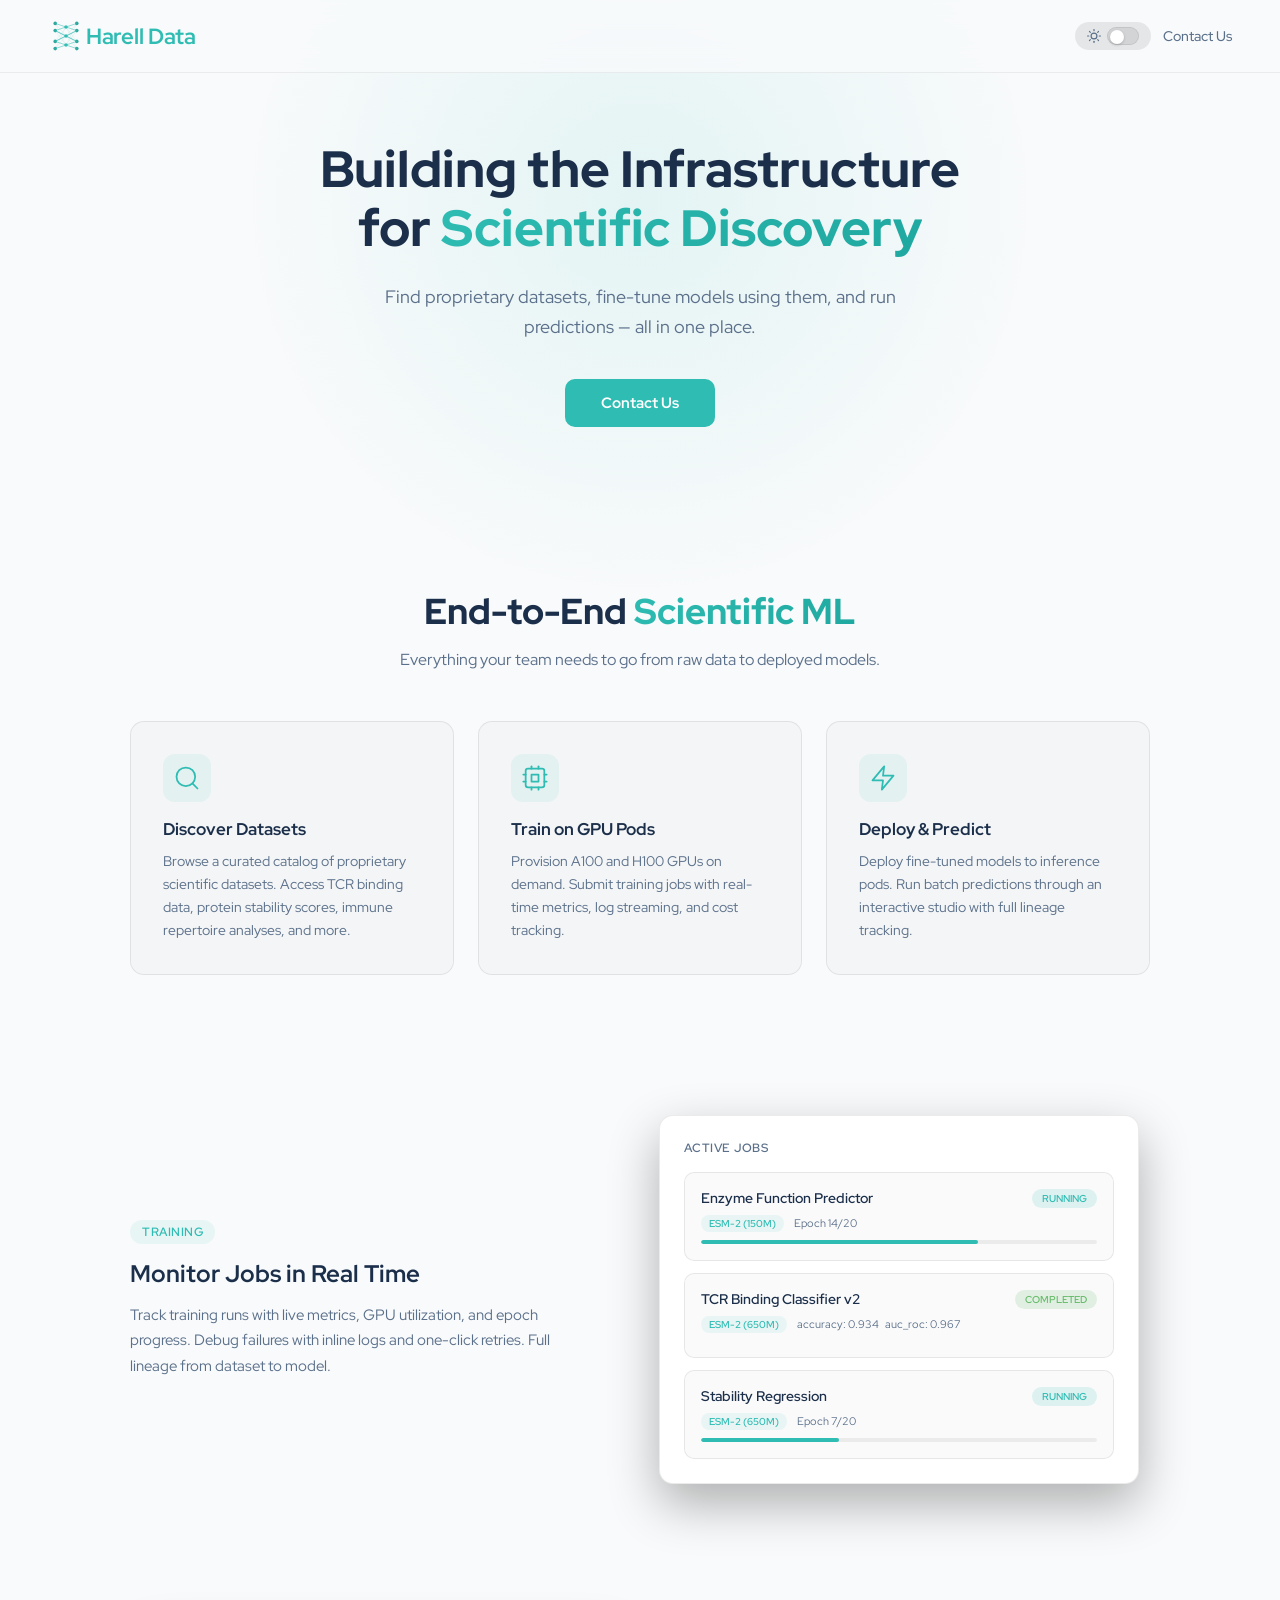
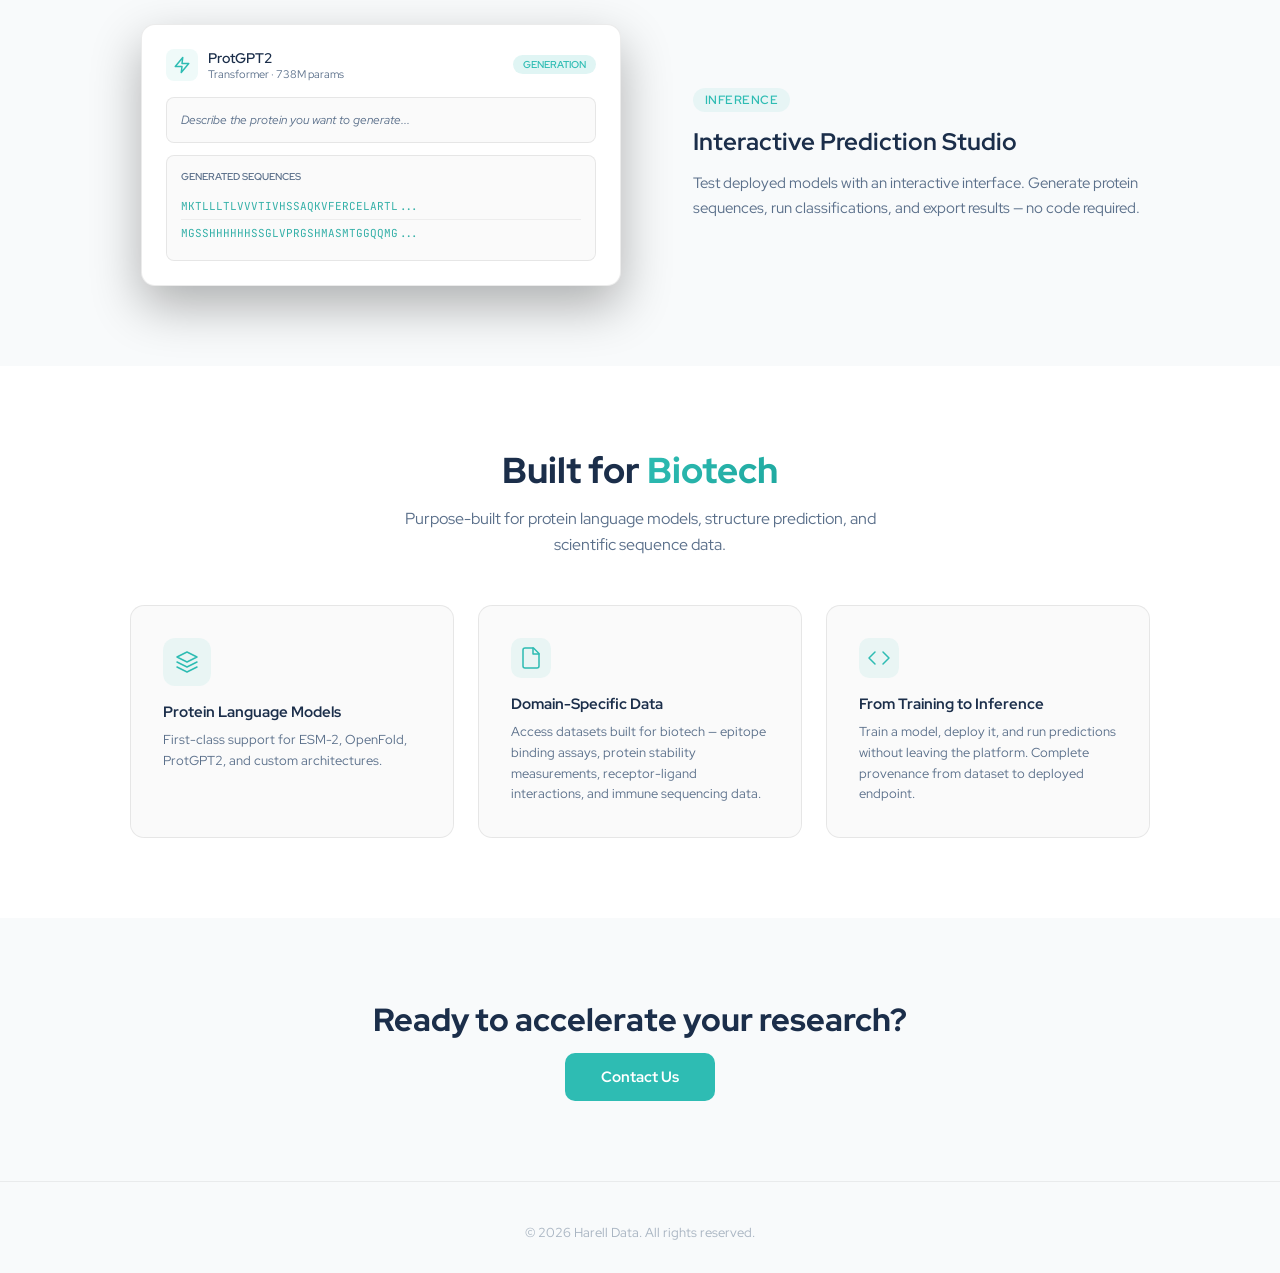
==== commit 5521a9ce: "Remove footer brand name and email, clean up nav and CTA text Co-Authored-By: Claude Opus 4.6 (1M co" ====
--- a/index.html
+++ b/index.html
@@ -210,8 +210,6 @@
 
     <!-- Footer -->
     <footer class="footer">
-        <span class="footer-brand">Harell Data</span>
-        <a href="mailto:friends@harelldata.com" class="footer-email">friends@harelldata.com</a>
         <p class="footer-copy">&copy; 2026 Harell Data. All rights reserved.</p>
     </footer>
 
